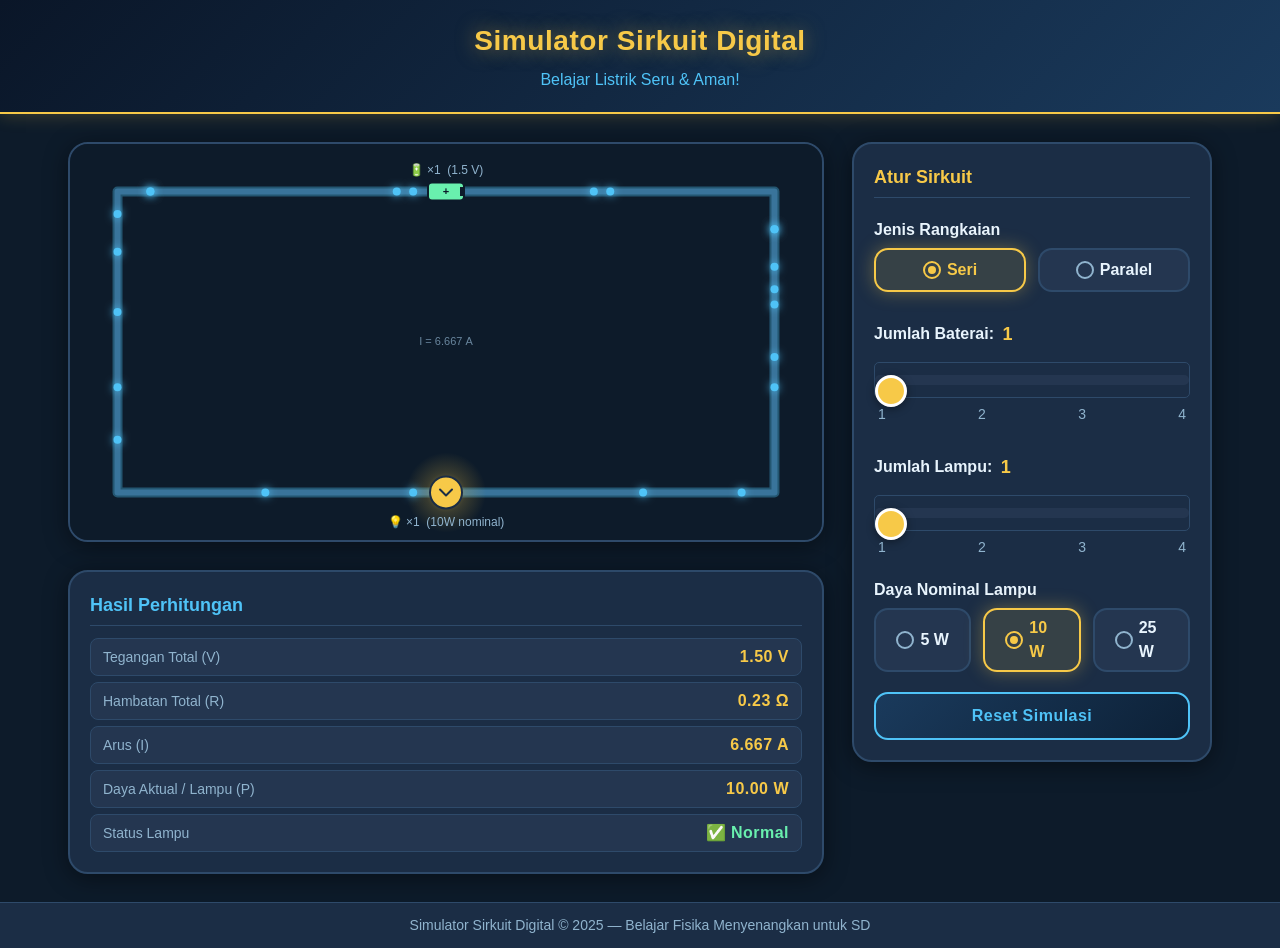
==== index.html @ 0dc79fb7 "modified:   .kiro/specs/simulator-sirkuit-digital/design.md 	modified:   .kiro/specs/simulator-sirku" ====
<!DOCTYPE html>
<html lang="id">
<head>
  <meta charset="UTF-8" />
  <meta name="viewport" content="width=device-width, initial-scale=1.0" />
  <meta name="description" content="Simulator Sirkuit Digital — Belajar Hukum Ohm dan Rangkaian Listrik untuk Siswa SD" />
  <title>Simulator Sirkuit Digital</title>
  <link rel="stylesheet" href="css/style.css" />
</head>
<body>
  <header class="app-header">
    <h1 class="app-title">Simulator Sirkuit Digital</h1>
    <p class="app-subtitle">Belajar Listrik Seru &amp; Aman!</p>
  </header>

  <main class="app-main">

    <section class="canvas-section" aria-label="Visualisasi Sirkuit">
      <canvas id="circuitCanvas" role="img" aria-label="Animasi rangkaian listrik dengan elektron bergerak"></canvas>
      <div id="overloadBanner" class="overload-banner" aria-live="assertive" aria-atomic="true" hidden>
        OVERLOAD! Lampu Putus!
      </div>
    </section>

    <section class="info-panel" aria-label="Hasil Perhitungan Fisika">
      <h2 class="info-panel__title">Hasil Perhitungan</h2>
      <ul class="info-list">
        <li class="info-item">
          <span class="info-label">Tegangan Total (V)</span>
          <span class="info-value" id="displayVoltage">0.00 V</span>
        </li>
        <li class="info-item">
          <span class="info-label">Hambatan Total (R)</span>
          <span class="info-value" id="displayResistance">0.00 Ω</span>
        </li>
        <li class="info-item">
          <span class="info-label">Arus (I)</span>
          <span class="info-value" id="displayCurrent">0.00 A</span>
        </li>
        <li class="info-item">
          <span class="info-label">Daya Aktual / Lampu (P)</span>
          <span class="info-value" id="displayPower">0.00 W</span>
        </li>
        <li class="info-item">
          <span class="info-label">Status Lampu</span>
          <span class="info-value info-value--status" id="displayStatus">Normal</span>
        </li>
      </ul>
    </section>

    <section class="control-panel" aria-label="Panel Kontrol Sirkuit">
      <h2 class="control-panel__title">Atur Sirkuit</h2>

      <fieldset class="control-group">
        <legend class="control-group__legend">Jenis Rangkaian</legend>
        <div class="radio-group">
          <label class="radio-label" for="typeSeri">
            <input class="radio-input" type="radio" id="typeSeri" name="circuitType" value="seri" checked />
            <span class="radio-custom"></span>
            Seri
          </label>
          <label class="radio-label" for="typeParalel">
            <input class="radio-input" type="radio" id="typeParalel" name="circuitType" value="paralel" />
            <span class="radio-custom"></span>
            Paralel
          </label>
        </div>
      </fieldset>

      <div class="control-group">
        <label class="slider-label" for="batteryCount">
          Jumlah Baterai: <strong id="batteryCountDisplay">1</strong>
        </label>
        <input
          class="slider-input"
          type="range"
          id="batteryCount"
          name="batteryCount"
          min="1"
          max="4"
          value="1"
          step="1"
          aria-valuemin="1"
          aria-valuemax="4"
          aria-valuenow="1"
          aria-label="Jumlah baterai dalam rangkaian"
        />
        <div class="slider-ticks" aria-hidden="true">
          <span>1</span><span>2</span><span>3</span><span>4</span>
        </div>
      </div>

      <div class="control-group">
        <label class="slider-label" for="bulbCount">
          Jumlah Lampu: <strong id="bulbCountDisplay">1</strong>
        </label>
        <input
          class="slider-input"
          type="range"
          id="bulbCount"
          name="bulbCount"
          min="1"
          max="4"
          value="1"
          step="1"
          aria-valuemin="1"
          aria-valuemax="4"
          aria-valuenow="1"
          aria-label="Jumlah lampu dalam rangkaian"
        />
        <div class="slider-ticks" aria-hidden="true">
          <span>1</span><span>2</span><span>3</span><span>4</span>
        </div>
      </div>

      <fieldset class="control-group">
        <legend class="control-group__legend">Daya Nominal Lampu</legend>
        <div class="radio-group">
          <label class="radio-label" for="watt5">
            <input class="radio-input" type="radio" id="watt5" name="bulbWatt" value="5" />
            <span class="radio-custom"></span>
            5 W
          </label>
          <label class="radio-label" for="watt10">
            <input class="radio-input" type="radio" id="watt10" name="bulbWatt" value="10" checked />
            <span class="radio-custom"></span>
            10 W
          </label>
          <label class="radio-label" for="watt25">
            <input class="radio-input" type="radio" id="watt25" name="bulbWatt" value="25" />
            <span class="radio-custom"></span>
            25 W
          </label>
        </div>
      </fieldset>

      <button class="btn-reset" id="btnReset" type="button" aria-label="Reset simulasi ke kondisi awal">
        Reset Simulasi
      </button>
    </section>

  </main>

  <footer class="app-footer">
    <p>Simulator Sirkuit Digital &copy; 2025 — Belajar Fisika Menyenangkan untuk SD</p>
  </footer>

  <script src="js/sirkuit.js"></script>
</body>
</html>
---- css/style.css ----
/* ============================================================
   Simulator Sirkuit Digital — style.css
   Pure CSS3 · No frameworks · Mobile-first
   ============================================================ */

/* ---------- Reset & Base ---------- */
*, *::before, *::after {
  box-sizing: border-box;
  margin: 0;
  padding: 0;
}

:root {
  /* Colour palette — bright, high-contrast, child-friendly */
  --clr-bg:          #0d1b2a;
  --clr-surface:     #1b2d45;
  --clr-surface-2:   #243650;
  --clr-accent:      #f7c948;
  --clr-accent-2:    #4fc3f7;
  --clr-success:     #69f0ae;
  --clr-danger:      #ff5252;
  --clr-text:        #e8f4fd;
  --clr-text-muted:  #90b4ce;
  --clr-border:      #2e4a6a;

  /* Typography */
  --font-base: 'Segoe UI', 'Arial Rounded MT Bold', Arial, sans-serif;
  --fs-xs:   0.875rem;   /* 14px */
  --fs-sm:   1rem;       /* 16px */
  --fs-md:   1.125rem;   /* 18px */
  --fs-lg:   1.375rem;   /* 22px */
  --fs-xl:   1.75rem;    /* 28px */

  /* Spacing */
  --sp-xs: 0.375rem;
  --sp-sm: 0.75rem;
  --sp-md: 1.25rem;
  --sp-lg: 1.75rem;
  --sp-xl: 2.5rem;

  /* Radius */
  --radius-sm: 8px;
  --radius-md: 14px;
  --radius-lg: 20px;

  /* Shadows */
  --shadow-card: 0 4px 24px rgba(0,0,0,0.45);
  --shadow-glow: 0 0 18px rgba(247,201,72,0.35);
}

html {
  font-size: 16px;
  scroll-behavior: smooth;
}

body {
  font-family: var(--font-base);
  background-color: var(--clr-bg);
  color: var(--clr-text);
  min-height: 100vh;
  display: flex;
  flex-direction: column;
  line-height: 1.5;
  -webkit-font-smoothing: antialiased;
}

/* ---------- Header ---------- */
.app-header {
  background: linear-gradient(135deg, #0a1628 0%, #1a3a5c 100%);
  border-bottom: 2px solid var(--clr-accent);
  padding: var(--sp-md) var(--sp-lg);
  text-align: center;
  box-shadow: 0 2px 16px rgba(247,201,72,0.2);
}

.app-title {
  font-size: var(--fs-xl);
  font-weight: 800;
  color: var(--clr-accent);
  letter-spacing: 0.02em;
  text-shadow: 0 0 20px rgba(247,201,72,0.5);
}

.app-subtitle {
  font-size: var(--fs-sm);
  color: var(--clr-accent-2);
  margin-top: var(--sp-xs);
  font-weight: 500;
}

/* ---------- Main Layout ---------- */
.app-main {
  flex: 1;
  display: grid;
  grid-template-columns: 1fr;
  grid-template-rows: auto auto auto;
  gap: var(--sp-md);
  padding: var(--sp-md);
  width: 100%;
  max-width: 1200px;
  margin: 0 auto;
}

/* Landscape / tablet: canvas left, controls right */
@media (min-width: 640px) {
  .app-main {
    grid-template-columns: 1fr 320px;
    grid-template-rows: auto auto;
    grid-template-areas:
      "canvas  controls"
      "info    controls";
    align-items: start;
  }

  .canvas-section  { grid-area: canvas; }
  .info-panel      { grid-area: info; }
  .control-panel   { grid-area: controls; }
}

@media (min-width: 960px) {
  .app-main {
    grid-template-columns: 1fr 360px;
    padding: var(--sp-lg);
    gap: var(--sp-lg);
  }
}

/* ---------- Canvas Section ---------- */
.canvas-section {
  position: relative;
  background: var(--clr-surface);
  border: 2px solid var(--clr-border);
  border-radius: var(--radius-lg);
  overflow: hidden;
  box-shadow: var(--shadow-card);
  /* Fixed height so canvas always has a renderable area */
  height: 300px;
}

@media (min-width: 640px) {
  .canvas-section { height: 340px; }
}

@media (min-width: 960px) {
  .canvas-section { height: 400px; }
}

#circuitCanvas {
  display: block;
  width: 100%;
  height: 100%;
  /* GPU hardware acceleration */
  will-change: transform;
  transform: translateZ(0);
}

/* ---------- Overload Banner ---------- */
.overload-banner {
  position: absolute;
  top: 50%;
  left: 50%;
  transform: translate(-50%, -50%);
  background: rgba(255, 82, 82, 0.92);
  color: #fff;
  font-size: var(--fs-lg);
  font-weight: 800;
  padding: var(--sp-sm) var(--sp-lg);
  border-radius: var(--radius-md);
  border: 3px solid #ff1744;
  text-align: center;
  white-space: nowrap;
  box-shadow: 0 0 32px rgba(255,82,82,0.7);
  animation: pulseBanner 0.8s ease-in-out infinite alternate;
  z-index: 10;
  pointer-events: none;
}

.overload-banner[hidden] {
  display: none;
}

@keyframes pulseBanner {
  from { box-shadow: 0 0 16px rgba(255,82,82,0.5); }
  to   { box-shadow: 0 0 40px rgba(255,82,82,0.95); }
}

/* ---------- Info Panel ---------- */
.info-panel {
  background: var(--clr-surface);
  border: 2px solid var(--clr-border);
  border-radius: var(--radius-lg);
  padding: var(--sp-md);
  box-shadow: var(--shadow-card);
}

.info-panel__title {
  font-size: var(--fs-md);
  font-weight: 700;
  color: var(--clr-accent-2);
  margin-bottom: var(--sp-sm);
  border-bottom: 1px solid var(--clr-border);
  padding-bottom: var(--sp-xs);
}

.info-list {
  list-style: none;
  display: flex;
  flex-direction: column;
  gap: var(--sp-xs);
}

.info-item {
  display: flex;
  justify-content: space-between;
  align-items: center;
  padding: var(--sp-xs) var(--sp-sm);
  background: var(--clr-surface-2);
  border-radius: var(--radius-sm);
  border: 1px solid var(--clr-border);
  flex-wrap: wrap;
  gap: var(--sp-xs);
}

.info-label {
  font-size: var(--fs-xs);
  color: var(--clr-text-muted);
  font-weight: 500;
}

.info-value {
  font-size: var(--fs-sm);
  font-weight: 700;
  color: var(--clr-accent);
  font-variant-numeric: tabular-nums;
  letter-spacing: 0.03em;
}

.info-value--status {
  color: var(--clr-success);
  transition: color 0.3s ease;
}

.info-value--status.status-dim      { color: var(--clr-accent-2); }
.info-value--status.status-normal   { color: var(--clr-success); }
.info-value--status.status-overload { color: var(--clr-danger); }

/* ---------- Control Panel ---------- */
.control-panel {
  background: var(--clr-surface);
  border: 2px solid var(--clr-border);
  border-radius: var(--radius-lg);
  padding: var(--sp-md);
  box-shadow: var(--shadow-card);
  display: flex;
  flex-direction: column;
  gap: var(--sp-md);
}

.control-panel__title {
  font-size: var(--fs-md);
  font-weight: 700;
  color: var(--clr-accent);
  border-bottom: 1px solid var(--clr-border);
  padding-bottom: var(--sp-xs);
}

/* ---------- Control Group ---------- */
.control-group {
  display: flex;
  flex-direction: column;
  gap: var(--sp-xs);
  border: none;
  padding: 0;
}

.control-group__legend {
  font-size: var(--fs-sm);
  font-weight: 700;
  color: var(--clr-text);
  margin-bottom: var(--sp-xs);
}

/* ---------- Slider ---------- */
.slider-label {
  font-size: var(--fs-sm);
  font-weight: 600;
  color: var(--clr-text);
  cursor: pointer;
  /* Minimum 44px touch target height */
  min-height: 44px;
  display: flex;
  align-items: center;
  gap: var(--sp-xs);
}

.slider-label strong {
  color: var(--clr-accent);
  font-size: var(--fs-md);
  min-width: 1.5ch;
  display: inline-block;
  text-align: center;
}

.slider-input {
  -webkit-appearance: none;
  appearance: none;
  width: 100%;
  height: 10px;
  border-radius: 5px;
  background: var(--clr-surface-2);
  outline: none;
  cursor: pointer;
  border: 1px solid var(--clr-border);
  /* Minimum 44px touch target */
  padding: 17px 0;
  background-clip: content-box;
}

.slider-input::-webkit-slider-thumb {
  -webkit-appearance: none;
  appearance: none;
  width: 32px;
  height: 32px;
  border-radius: 50%;
  background: var(--clr-accent);
  cursor: pointer;
  border: 3px solid #fff;
  box-shadow: 0 2px 8px rgba(0,0,0,0.4);
  transition: transform 0.15s ease, box-shadow 0.15s ease;
}

.slider-input::-webkit-slider-thumb:hover,
.slider-input::-webkit-slider-thumb:active {
  transform: scale(1.2);
  box-shadow: 0 0 14px rgba(247,201,72,0.7);
}

.slider-input::-moz-range-thumb {
  width: 32px;
  height: 32px;
  border-radius: 50%;
  background: var(--clr-accent);
  cursor: pointer;
  border: 3px solid #fff;
  box-shadow: 0 2px 8px rgba(0,0,0,0.4);
}

.slider-input::-webkit-slider-runnable-track {
  height: 10px;
  border-radius: 5px;
  background: linear-gradient(to right, var(--clr-accent) 0%, var(--clr-surface-2) 0%);
}

.slider-ticks {
  display: flex;
  justify-content: space-between;
  padding: 0 4px;
  font-size: var(--fs-xs);
  color: var(--clr-text-muted);
}

/* ---------- Radio Group ---------- */
.radio-group {
  display: flex;
  flex-wrap: wrap;
  gap: var(--sp-sm);
}

.radio-label {
  display: flex;
  align-items: center;
  gap: var(--sp-xs);
  cursor: pointer;
  font-size: var(--fs-sm);
  font-weight: 600;
  color: var(--clr-text);
  background: var(--clr-surface-2);
  border: 2px solid var(--clr-border);
  border-radius: var(--radius-md);
  padding: var(--sp-xs) var(--sp-md);
  /* Minimum 44px touch target */
  min-height: 44px;
  transition: border-color 0.2s ease, background 0.2s ease, box-shadow 0.2s ease;
  user-select: none;
  -webkit-user-select: none;
  flex: 1;
  justify-content: center;
}

.radio-label:hover {
  border-color: var(--clr-accent);
  background: rgba(247,201,72,0.08);
}

.radio-input {
  /* Visually hidden but accessible */
  position: absolute;
  opacity: 0;
  width: 0;
  height: 0;
  pointer-events: none;
}

.radio-custom {
  width: 18px;
  height: 18px;
  border-radius: 50%;
  border: 2px solid var(--clr-text-muted);
  background: transparent;
  flex-shrink: 0;
  transition: border-color 0.2s ease, background 0.2s ease;
  position: relative;
}

.radio-custom::after {
  content: '';
  position: absolute;
  top: 50%;
  left: 50%;
  transform: translate(-50%, -50%) scale(0);
  width: 8px;
  height: 8px;
  border-radius: 50%;
  background: var(--clr-accent);
  transition: transform 0.2s ease;
}

.radio-input:checked + .radio-custom {
  border-color: var(--clr-accent);
}

.radio-input:checked + .radio-custom::after {
  transform: translate(-50%, -50%) scale(1);
}

.radio-input:checked ~ * {
  color: var(--clr-accent);
}

/* Highlight entire label when radio is checked */
.radio-label:has(.radio-input:checked) {
  border-color: var(--clr-accent);
  background: rgba(247,201,72,0.12);
  box-shadow: var(--shadow-glow);
  color: var(--clr-accent);
}

/* ---------- Reset Button ---------- */
.btn-reset {
  display: flex;
  align-items: center;
  justify-content: center;
  gap: var(--sp-xs);
  width: 100%;
  min-height: 48px;
  padding: var(--sp-sm) var(--sp-md);
  background: linear-gradient(135deg, #1a3a5c, #0d2137);
  color: var(--clr-accent-2);
  font-size: var(--fs-sm);
  font-weight: 700;
  font-family: var(--font-base);
  border: 2px solid var(--clr-accent-2);
  border-radius: var(--radius-md);
  cursor: pointer;
  transition: background 0.2s ease, box-shadow 0.2s ease, transform 0.1s ease;
  letter-spacing: 0.03em;
}

.btn-reset:hover {
  background: linear-gradient(135deg, #1e4a72, #122840);
  box-shadow: 0 0 16px rgba(79,195,247,0.4);
}

.btn-reset:active {
  transform: scale(0.97);
}

/* ---------- Footer ---------- */
.app-footer {
  text-align: center;
  padding: var(--sp-sm) var(--sp-md);
  font-size: var(--fs-xs);
  color: var(--clr-text-muted);
  border-top: 1px solid var(--clr-border);
  background: var(--clr-surface);
}

/* ---------- Responsive Tweaks ---------- */

/* Very small screens (320px) */
@media (max-width: 360px) {
  .app-title  { font-size: var(--fs-lg); }
  .radio-group { flex-direction: column; }
  .radio-label { flex: unset; width: 100%; }
}

/* Portrait phones */
@media (max-width: 639px) {
  .canvas-section {
    min-height: 220px;
  }
  .overload-banner {
    font-size: var(--fs-sm);
    white-space: normal;
    text-align: center;
    width: 90%;
  }
}

/* Landscape phones */
@media (max-width: 639px) and (orientation: landscape) {
  .app-main {
    grid-template-columns: 1fr 1fr;
    grid-template-areas:
      "canvas  controls"
      "info    controls";
  }
  .canvas-section { grid-area: canvas; height: 200px; }
  .info-panel     { grid-area: info; }
  .control-panel  { grid-area: controls; }
}

/* Focus styles for keyboard accessibility */
.slider-input:focus-visible,
.radio-input:focus-visible + .radio-custom,
.btn-reset:focus-visible {
  outline: 3px solid var(--clr-accent);
  outline-offset: 3px;
}
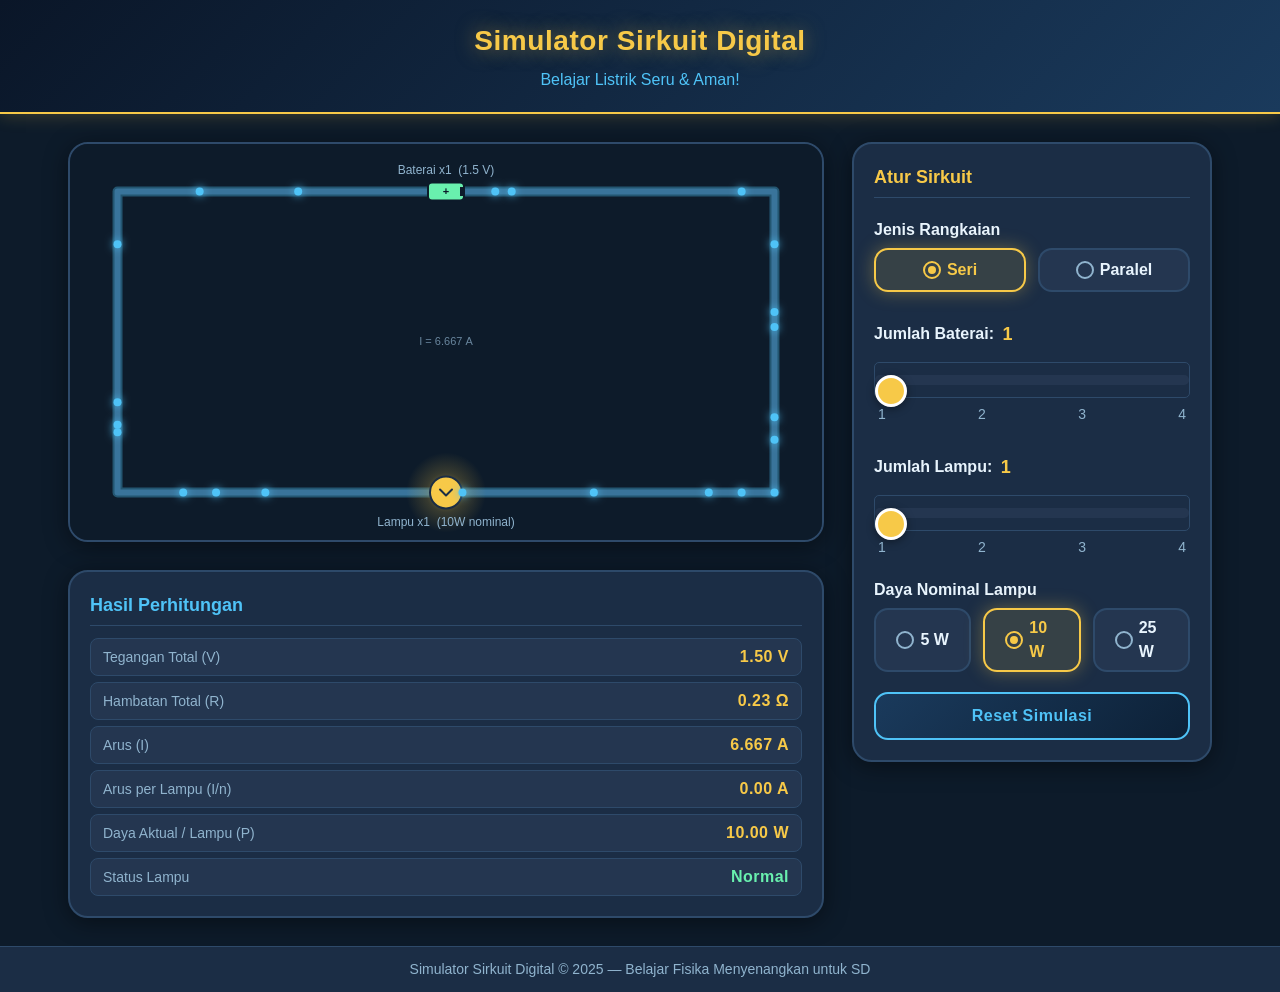
==== commit 75aed11f: "modified:   index.html 	modified:   js/sirkuit.js" ====
--- a/index.html
+++ b/index.html
@@ -34,8 +34,12 @@
           <span class="info-value" id="displayResistance">0.00 Ω</span>
         </li>
         <li class="info-item">
-          <span class="info-label">Arus (I)</span>
+          <span class="info-label" id="labelCurrent">Arus (I)</span>
           <span class="info-value" id="displayCurrent">0.00 A</span>
+        </li>
+        <li class="info-item" id="itemCurrentPerBulb" hidden>
+          <span class="info-label">Arus per Lampu (I/n)</span>
+          <span class="info-value" id="displayCurrentPerBulb">0.00 A</span>
         </li>
         <li class="info-item">
           <span class="info-label">Daya Aktual / Lampu (P)</span>
--- a/css/style.css
+++ b/css/style.css
@@ -1,9 +1,3 @@
-/* ============================================================
-   Simulator Sirkuit Digital — style.css
-   Pure CSS3 · No frameworks · Mobile-first
-   ============================================================ */
-
-/* ---------- Reset & Base ---------- */
 *, *::before, *::after {
   box-sizing: border-box;
   margin: 0;
@@ -11,7 +5,6 @@
 }
 
 :root {
-  /* Colour palette — bright, high-contrast, child-friendly */
   --clr-bg:          #0d1b2a;
   --clr-surface:     #1b2d45;
   --clr-surface-2:   #243650;
@@ -23,27 +16,23 @@
   --clr-text-muted:  #90b4ce;
   --clr-border:      #2e4a6a;
 
-  /* Typography */
   --font-base: 'Segoe UI', 'Arial Rounded MT Bold', Arial, sans-serif;
-  --fs-xs:   0.875rem;   /* 14px */
-  --fs-sm:   1rem;       /* 16px */
-  --fs-md:   1.125rem;   /* 18px */
-  --fs-lg:   1.375rem;   /* 22px */
-  --fs-xl:   1.75rem;    /* 28px */
-
-  /* Spacing */
+  --fs-xs:   0.875rem;
+  --fs-sm:   1rem;
+  --fs-md:   1.125rem;
+  --fs-lg:   1.375rem;
+  --fs-xl:   1.75rem;
+
   --sp-xs: 0.375rem;
   --sp-sm: 0.75rem;
   --sp-md: 1.25rem;
   --sp-lg: 1.75rem;
   --sp-xl: 2.5rem;
 
-  /* Radius */
   --radius-sm: 8px;
   --radius-md: 14px;
   --radius-lg: 20px;
 
-  /* Shadows */
   --shadow-card: 0 4px 24px rgba(0,0,0,0.45);
   --shadow-glow: 0 0 18px rgba(247,201,72,0.35);
 }
@@ -64,7 +53,6 @@
   -webkit-font-smoothing: antialiased;
 }
 
-/* ---------- Header ---------- */
 .app-header {
   background: linear-gradient(135deg, #0a1628 0%, #1a3a5c 100%);
   border-bottom: 2px solid var(--clr-accent);
@@ -88,7 +76,6 @@
   font-weight: 500;
 }
 
-/* ---------- Main Layout ---------- */
 .app-main {
   flex: 1;
   display: grid;
@@ -101,7 +88,6 @@
   margin: 0 auto;
 }
 
-/* Landscape / tablet: canvas left, controls right */
 @media (min-width: 640px) {
   .app-main {
     grid-template-columns: 1fr 320px;
@@ -125,7 +111,6 @@
   }
 }
 
-/* ---------- Canvas Section ---------- */
 .canvas-section {
   position: relative;
   background: var(--clr-surface);
@@ -133,7 +118,6 @@
   border-radius: var(--radius-lg);
   overflow: hidden;
   box-shadow: var(--shadow-card);
-  /* Fixed height so canvas always has a renderable area */
   height: 300px;
 }
 
@@ -149,12 +133,10 @@
   display: block;
   width: 100%;
   height: 100%;
-  /* GPU hardware acceleration */
   will-change: transform;
   transform: translateZ(0);
 }
 
-/* ---------- Overload Banner ---------- */
 .overload-banner {
   position: absolute;
   top: 50%;
@@ -184,7 +166,6 @@
   to   { box-shadow: 0 0 40px rgba(255,82,82,0.95); }
 }
 
-/* ---------- Info Panel ---------- */
 .info-panel {
   background: var(--clr-surface);
   border: 2px solid var(--clr-border);
@@ -244,7 +225,6 @@
 .info-value--status.status-normal   { color: var(--clr-success); }
 .info-value--status.status-overload { color: var(--clr-danger); }
 
-/* ---------- Control Panel ---------- */
 .control-panel {
   background: var(--clr-surface);
   border: 2px solid var(--clr-border);
@@ -264,7 +244,6 @@
   padding-bottom: var(--sp-xs);
 }
 
-/* ---------- Control Group ---------- */
 .control-group {
   display: flex;
   flex-direction: column;
@@ -280,13 +259,11 @@
   margin-bottom: var(--sp-xs);
 }
 
-/* ---------- Slider ---------- */
 .slider-label {
   font-size: var(--fs-sm);
   font-weight: 600;
   color: var(--clr-text);
   cursor: pointer;
-  /* Minimum 44px touch target height */
   min-height: 44px;
   display: flex;
   align-items: center;
@@ -311,7 +288,6 @@
   outline: none;
   cursor: pointer;
   border: 1px solid var(--clr-border);
-  /* Minimum 44px touch target */
   padding: 17px 0;
   background-clip: content-box;
 }
@@ -359,7 +335,6 @@
   color: var(--clr-text-muted);
 }
 
-/* ---------- Radio Group ---------- */
 .radio-group {
   display: flex;
   flex-wrap: wrap;
@@ -378,7 +353,6 @@
   border: 2px solid var(--clr-border);
   border-radius: var(--radius-md);
   padding: var(--sp-xs) var(--sp-md);
-  /* Minimum 44px touch target */
   min-height: 44px;
   transition: border-color 0.2s ease, background 0.2s ease, box-shadow 0.2s ease;
   user-select: none;
@@ -393,7 +367,6 @@
 }
 
 .radio-input {
-  /* Visually hidden but accessible */
   position: absolute;
   opacity: 0;
   width: 0;
@@ -437,7 +410,6 @@
   color: var(--clr-accent);
 }
 
-/* Highlight entire label when radio is checked */
 .radio-label:has(.radio-input:checked) {
   border-color: var(--clr-accent);
   background: rgba(247,201,72,0.12);
@@ -445,7 +417,6 @@
   color: var(--clr-accent);
 }
 
-/* ---------- Reset Button ---------- */
 .btn-reset {
   display: flex;
   align-items: center;
@@ -475,7 +446,6 @@
   transform: scale(0.97);
 }
 
-/* ---------- Footer ---------- */
 .app-footer {
   text-align: center;
   padding: var(--sp-sm) var(--sp-md);
@@ -485,16 +455,12 @@
   background: var(--clr-surface);
 }
 
-/* ---------- Responsive Tweaks ---------- */
-
-/* Very small screens (320px) */
 @media (max-width: 360px) {
   .app-title  { font-size: var(--fs-lg); }
   .radio-group { flex-direction: column; }
   .radio-label { flex: unset; width: 100%; }
 }
 
-/* Portrait phones */
 @media (max-width: 639px) {
   .canvas-section {
     min-height: 220px;
@@ -507,7 +473,6 @@
   }
 }
 
-/* Landscape phones */
 @media (max-width: 639px) and (orientation: landscape) {
   .app-main {
     grid-template-columns: 1fr 1fr;
@@ -520,7 +485,6 @@
   .control-panel  { grid-area: controls; }
 }
 
-/* Focus styles for keyboard accessibility */
 .slider-input:focus-visible,
 .radio-input:focus-visible + .radio-custom,
 .btn-reset:focus-visible {
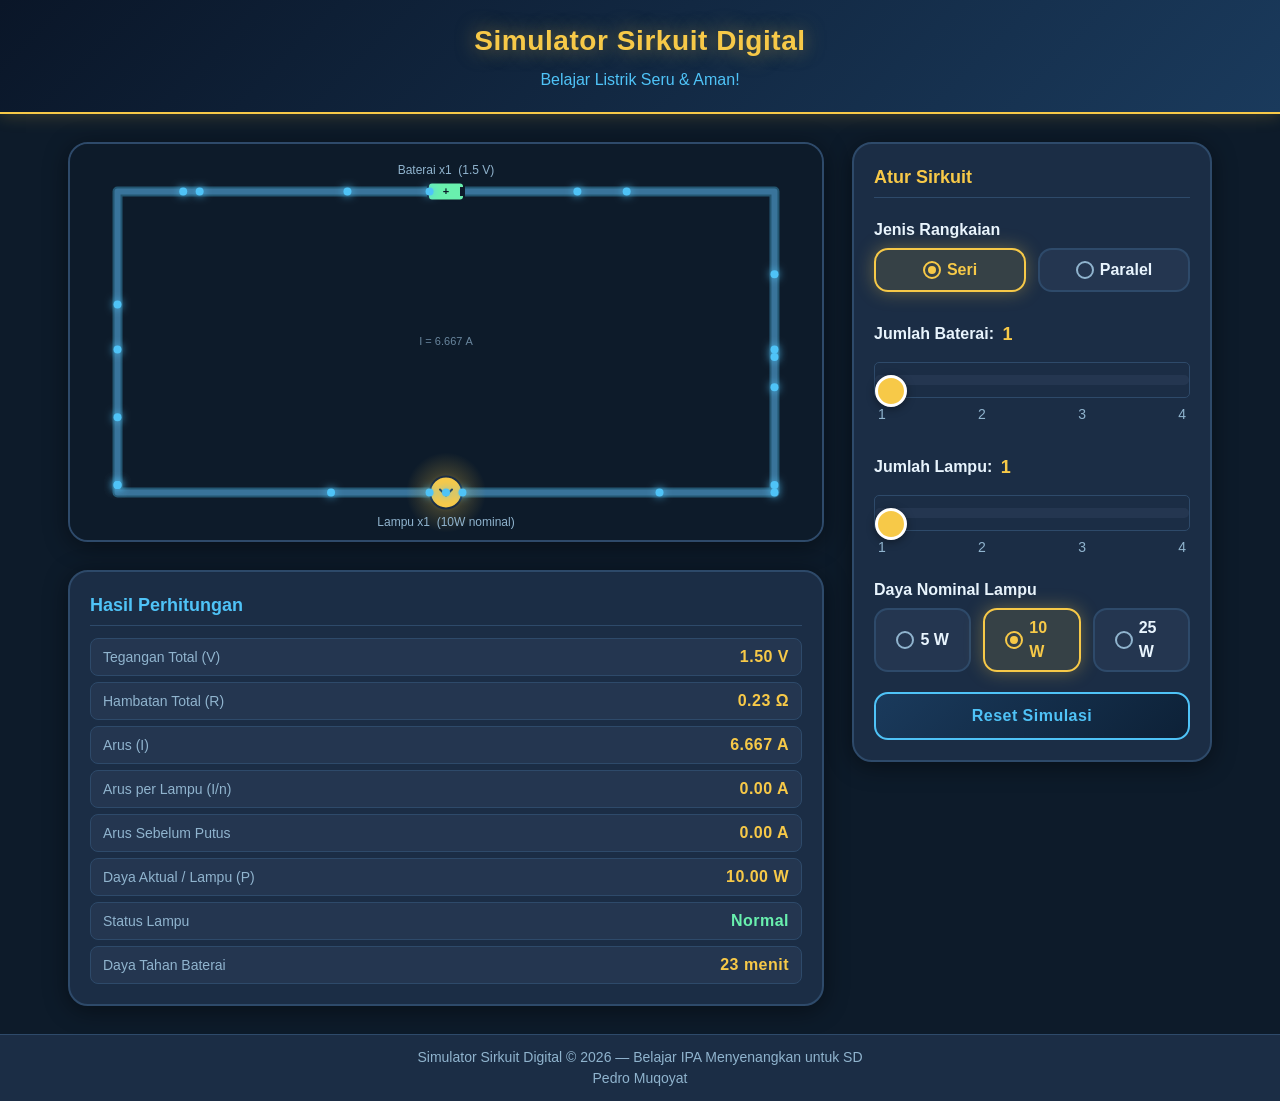
==== commit e8f8115d: "modified:   .kiro/specs/simulator-sirkuit-digital/design.md 	modified:   index.html 	modified:   js/" ====
--- a/index.html
+++ b/index.html
@@ -41,6 +41,10 @@
           <span class="info-label">Arus per Lampu (I/n)</span>
           <span class="info-value" id="displayCurrentPerBulb">0.00 A</span>
         </li>
+        <li class="info-item" id="itemCurrentPeak" hidden>
+          <span class="info-label">Arus Sebelum Putus</span>
+          <span class="info-value" id="displayCurrentPeak">0.00 A</span>
+        </li>
         <li class="info-item">
           <span class="info-label">Daya Aktual / Lampu (P)</span>
           <span class="info-value" id="displayPower">0.00 W</span>
@@ -48,6 +52,10 @@
         <li class="info-item">
           <span class="info-label">Status Lampu</span>
           <span class="info-value info-value--status" id="displayStatus">Normal</span>
+        </li>
+        <li class="info-item">
+          <span class="info-label">Daya Tahan Baterai</span>
+          <span class="info-value" id="displayBatteryLife">0 jam 0 menit</span>
         </li>
       </ul>
     </section>
@@ -146,7 +154,8 @@
   </main>
 
   <footer class="app-footer">
-    <p>Simulator Sirkuit Digital &copy; 2025 — Belajar Fisika Menyenangkan untuk SD</p>
+    <p>Simulator Sirkuit Digital &copy; 2026 — Belajar IPA Menyenangkan untuk SD</p>
+    <p>Pedro Muqoyat</p>
   </footer>
 
   <script src="js/sirkuit.js"></script>
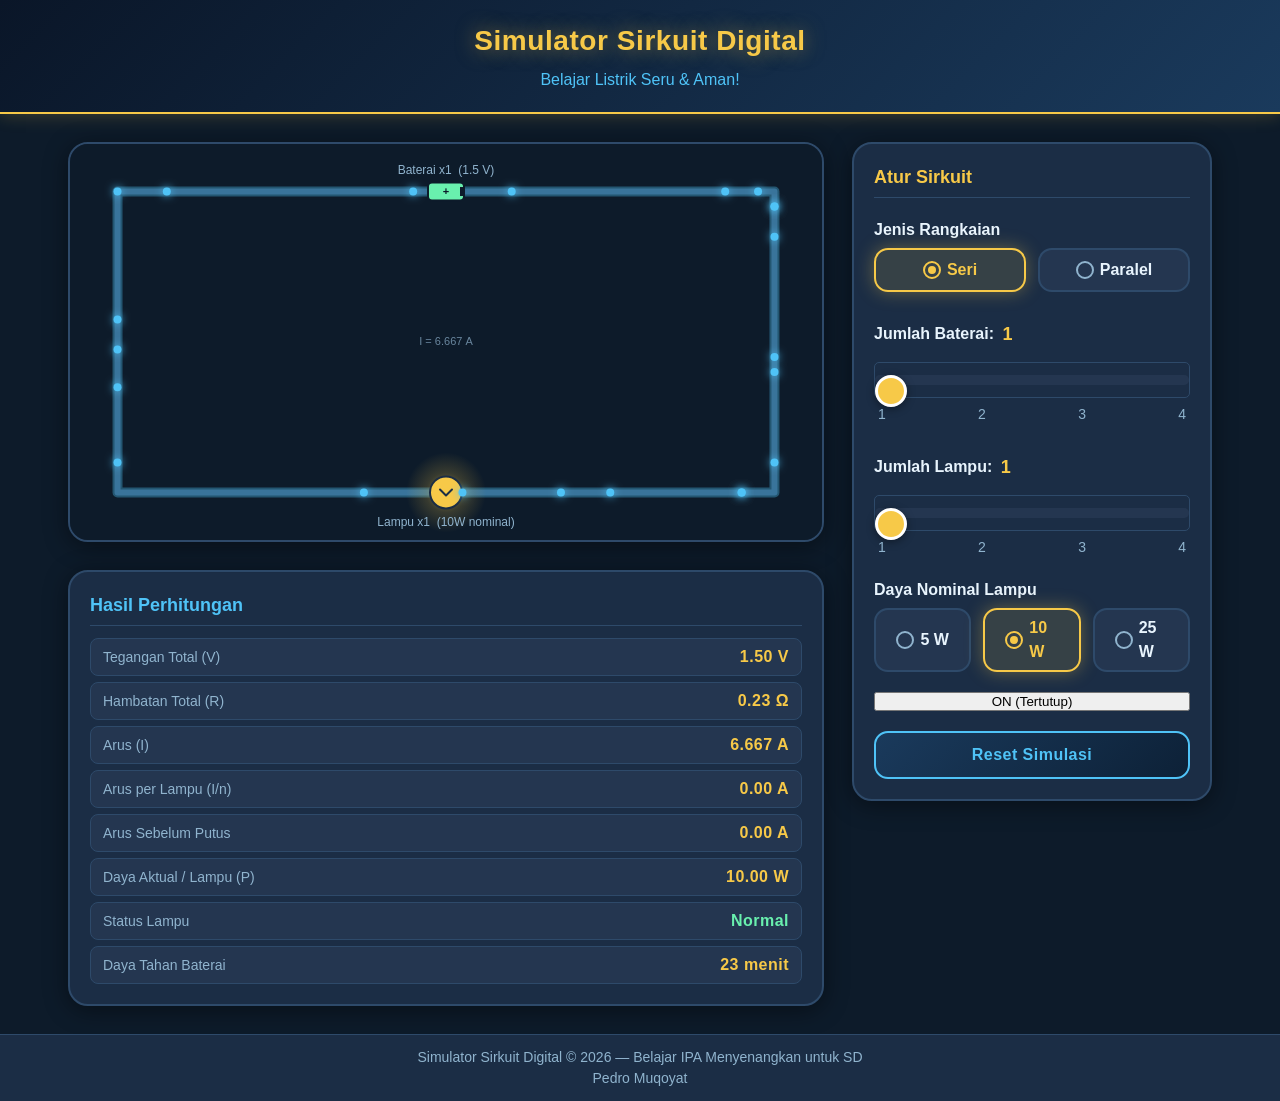
==== commit eb6a05c9: "modified:   index.html" ====
--- a/index.html
+++ b/index.html
@@ -146,6 +146,18 @@
         </div>
       </fieldset>
 
+      <div class="control-group">
+        <button
+          class="btn-sakelar btn-sakelar--on"
+          id="btnSakelar"
+          type="button"
+          aria-label="Toggle sakelar: saat ini ON (tertutup), tekan untuk membuka sirkuit"
+          aria-pressed="true"
+        >
+          ON (Tertutup)
+        </button>
+      </div>
+
       <button class="btn-reset" id="btnReset" type="button" aria-label="Reset simulasi ke kondisi awal">
         Reset Simulasi
       </button>
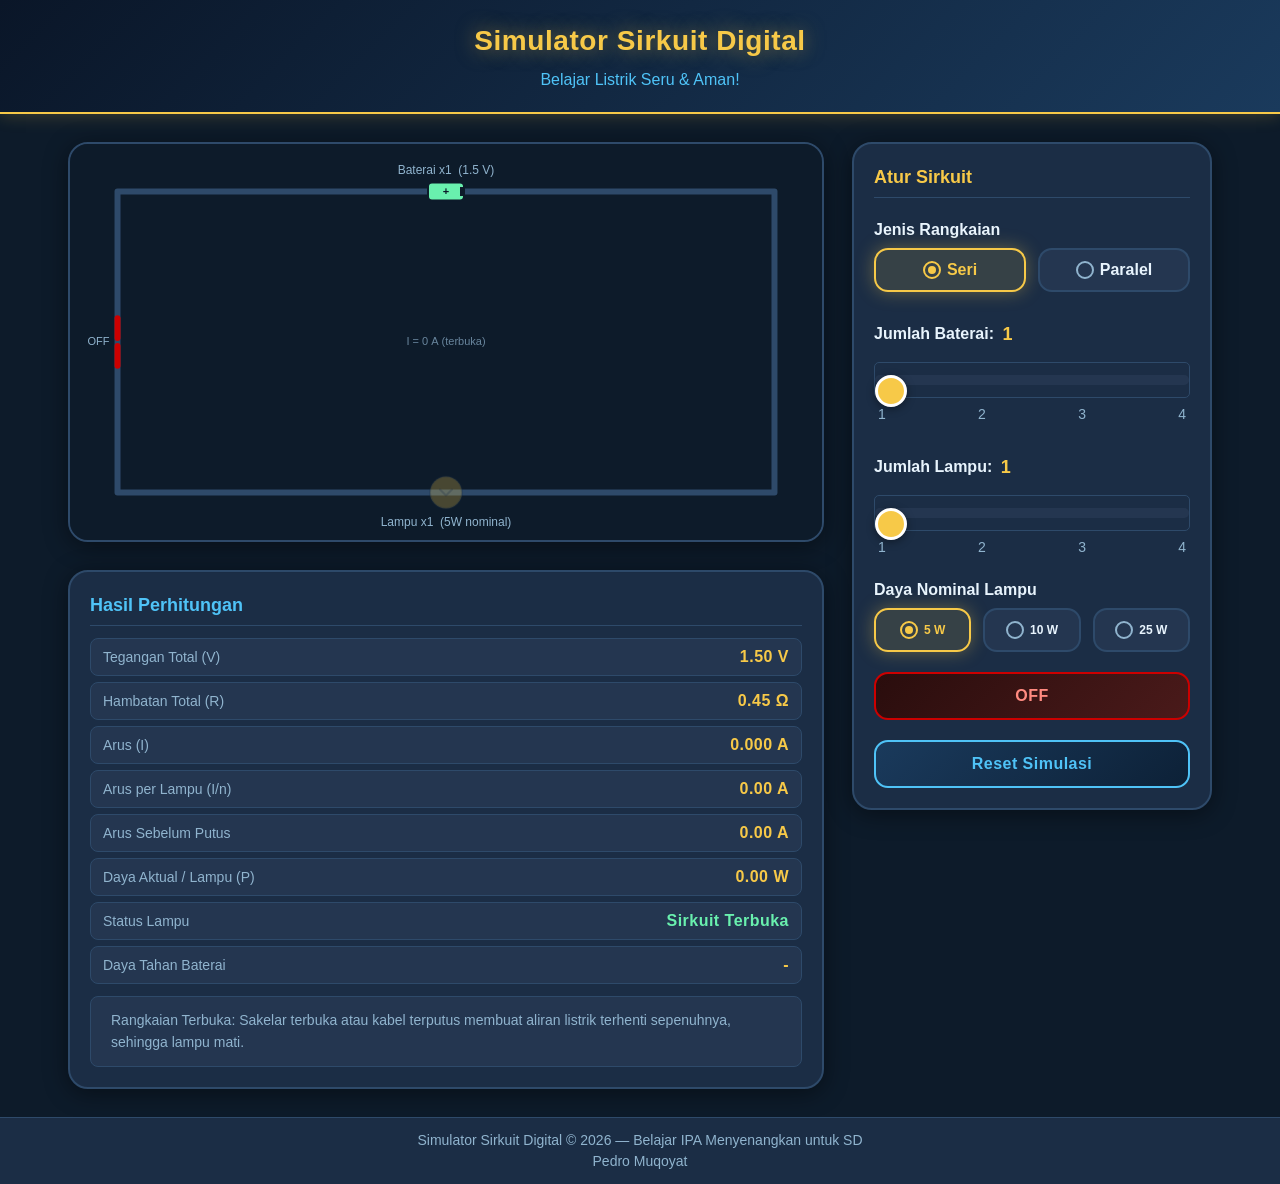
==== commit bbdb3970: "modified:   css/style.css 	modified:   index.html 	modified:   js/sirkuit.js" ====
--- a/index.html
+++ b/index.html
@@ -58,6 +58,7 @@
           <span class="info-value" id="displayBatteryLife">0 jam 0 menit</span>
         </li>
       </ul>
+      <p class="info-edu-text" id="displayEduText"></p>
     </section>
 
     <section class="control-panel" aria-label="Panel Kontrol Sirkuit">
@@ -127,14 +128,14 @@
 
       <fieldset class="control-group">
         <legend class="control-group__legend">Daya Nominal Lampu</legend>
-        <div class="radio-group">
+        <div class="radio-group radio-group--watt">
           <label class="radio-label" for="watt5">
-            <input class="radio-input" type="radio" id="watt5" name="bulbWatt" value="5" />
+            <input class="radio-input" type="radio" id="watt5" name="bulbWatt" value="5" checked />
             <span class="radio-custom"></span>
             5 W
           </label>
           <label class="radio-label" for="watt10">
-            <input class="radio-input" type="radio" id="watt10" name="bulbWatt" value="10" checked />
+            <input class="radio-input" type="radio" id="watt10" name="bulbWatt" value="10" />
             <span class="radio-custom"></span>
             10 W
           </label>
@@ -148,13 +149,13 @@
 
       <div class="control-group">
         <button
-          class="btn-sakelar btn-sakelar--on"
+          class="btn-sakelar btn-sakelar--off"
           id="btnSakelar"
           type="button"
-          aria-label="Toggle sakelar: saat ini ON (tertutup), tekan untuk membuka sirkuit"
-          aria-pressed="true"
+          aria-label="Toggle sakelar: saat ini OFF (terbuka), tekan untuk menutup sirkuit"
+          aria-pressed="false"
         >
-          ON (Tertutup)
+          OFF
         </button>
       </div>
 
--- a/css/style.css
+++ b/css/style.css
@@ -225,6 +225,25 @@
 .info-value--status.status-normal   { color: var(--clr-success); }
 .info-value--status.status-overload { color: var(--clr-danger); }
 
+.info-edu-text {
+  min-height: 3.5rem;
+  margin-top: var(--sp-sm);
+  padding: var(--sp-sm) var(--sp-md);
+  background: var(--clr-surface-2);
+  border: 1px solid var(--clr-border);
+  border-radius: var(--radius-sm);
+  font-size: var(--fs-xs);
+  font-weight: 500;
+  color: var(--clr-text-muted);
+  line-height: 1.6;
+  transition: color 0.3s ease, border-color 0.3s ease;
+}
+
+.info-edu-text.edu-normal   { color: var(--clr-success);   border-color: var(--clr-success); }
+.info-edu-text.edu-dim      { color: var(--clr-accent-2);  border-color: var(--clr-accent-2); }
+.info-edu-text.edu-overload { color: var(--clr-danger);    border-color: var(--clr-danger); }
+.info-edu-text.edu-open     { color: var(--clr-text-muted); border-color: var(--clr-border); }
+
 .control-panel {
   background: var(--clr-surface);
   border: 2px solid var(--clr-border);
@@ -366,6 +385,12 @@
   background: rgba(247,201,72,0.08);
 }
 
+.radio-group--watt .radio-label {
+  font-size: 0.75rem;
+  min-height: 44px;
+  flex: 1 1 0;
+}
+
 .radio-input {
   position: absolute;
   opacity: 0;
@@ -491,3 +516,51 @@
   outline: 3px solid var(--clr-accent);
   outline-offset: 3px;
 }
+
+.btn-sakelar {
+  display: flex;
+  align-items: center;
+  justify-content: center;
+  width: 100%;
+  min-height: 48px;
+  padding: var(--sp-sm) var(--sp-md);
+  font-size: var(--fs-sm);
+  font-weight: 700;
+  font-family: var(--font-base);
+  border-radius: var(--radius-md);
+  cursor: pointer;
+  transition: background 0.2s ease, box-shadow 0.2s ease, transform 0.1s ease;
+  letter-spacing: 0.03em;
+  border: 2px solid transparent;
+}
+
+.btn-sakelar--on {
+  background: linear-gradient(135deg, #0d2a1a, #1a4a2e);
+  color: #69f0ae;
+  border-color: #00AA00;
+}
+
+.btn-sakelar--on:hover {
+  background: linear-gradient(135deg, #122e1e, #1e5234);
+  box-shadow: 0 0 16px rgba(0, 170, 0, 0.4);
+}
+
+.btn-sakelar--off {
+  background: linear-gradient(135deg, #2a0d0d, #4a1a1a);
+  color: #ff8a80;
+  border-color: #CC0000;
+}
+
+.btn-sakelar--off:hover {
+  background: linear-gradient(135deg, #2e1212, #521e1e);
+  box-shadow: 0 0 16px rgba(204, 0, 0, 0.4);
+}
+
+.btn-sakelar:active {
+  transform: scale(0.97);
+}
+
+.btn-sakelar:focus-visible {
+  outline: 3px solid var(--clr-accent);
+  outline-offset: 3px;
+}
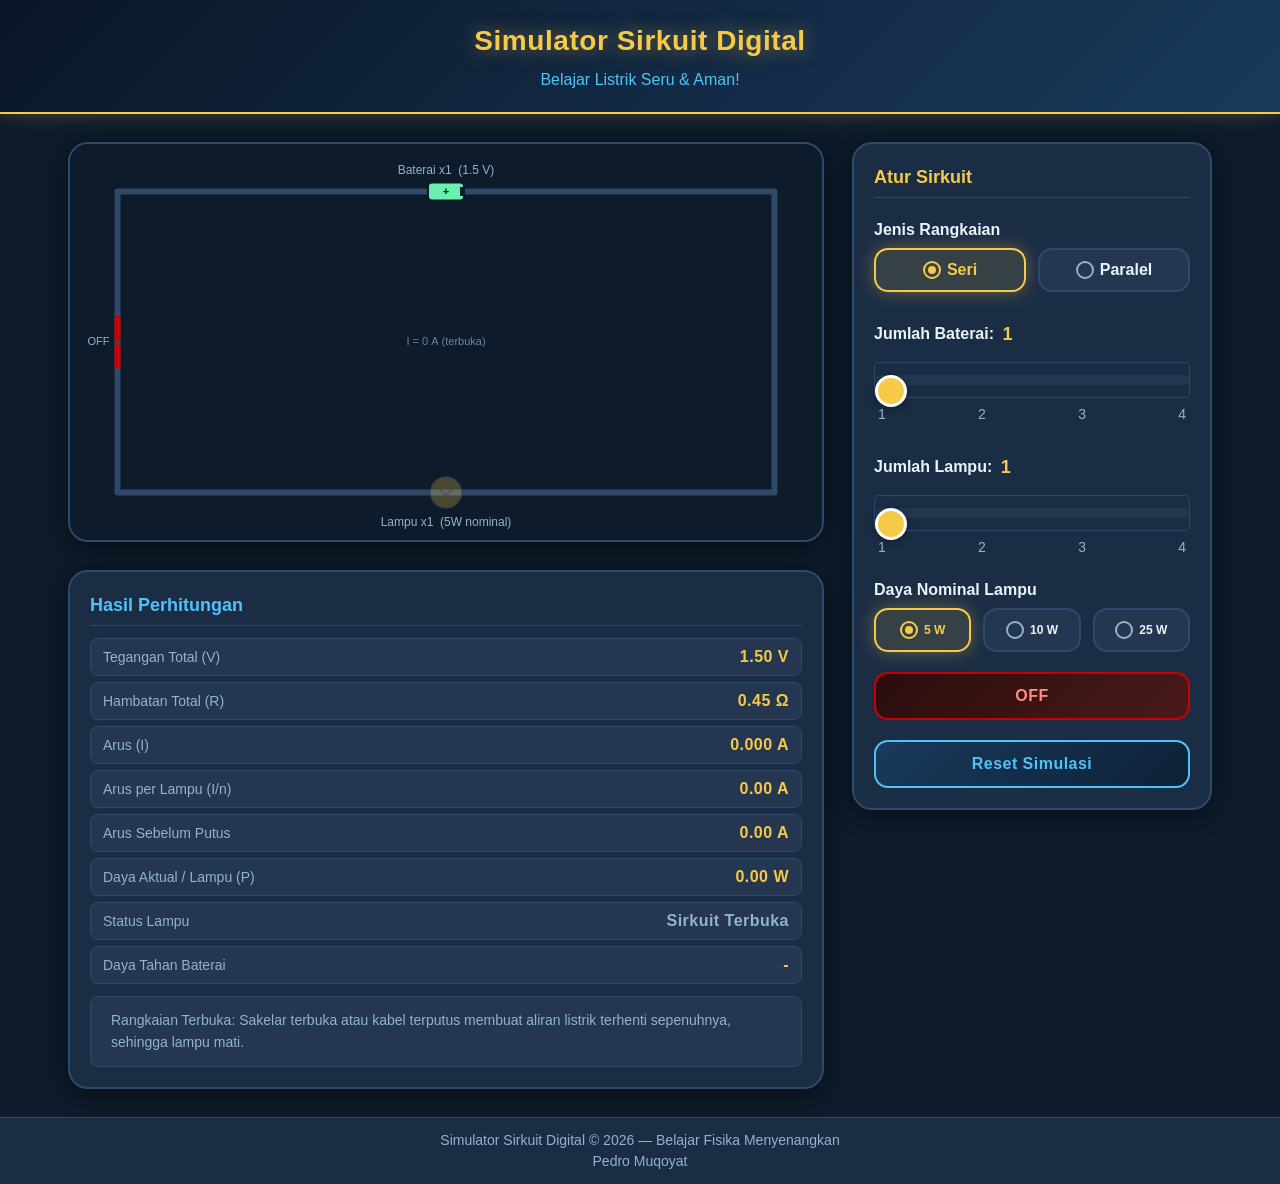
==== commit c3d57696: "modified:   css/style.css 	modified:   index.html 	modified:   js/sirkuit.js" ====
--- a/index.html
+++ b/index.html
@@ -34,7 +34,7 @@
           <span class="info-value" id="displayResistance">0.00 Ω</span>
         </li>
         <li class="info-item">
-          <span class="info-label" id="labelCurrent">Arus (I)</span>
+          <span class="info-label" id="labelCurrent">Kuat Arus (I)</span>
           <span class="info-value" id="displayCurrent">0.00 A</span>
         </li>
         <li class="info-item" id="itemCurrentPerBulb" hidden>
@@ -167,7 +167,7 @@
   </main>
 
   <footer class="app-footer">
-    <p>Simulator Sirkuit Digital &copy; 2026 — Belajar IPA Menyenangkan untuk SD</p>
+    <p>Simulator Sirkuit Digital &copy; 2026 — Belajar Fisika Menyenangkan</p>
     <p>Pedro Muqoyat</p>
   </footer>
 
--- a/css/style.css
+++ b/css/style.css
@@ -15,6 +15,7 @@
   --clr-text:        #e8f4fd;
   --clr-text-muted:  #90b4ce;
   --clr-border:      #2e4a6a;
+  --color-red-stopped: #CC0000;
 
   --font-base: 'Segoe UI', 'Arial Rounded MT Bold', Arial, sans-serif;
   --fs-xs:   0.875rem;
@@ -224,6 +225,7 @@
 .info-value--status.status-dim      { color: var(--clr-accent-2); }
 .info-value--status.status-normal   { color: var(--clr-success); }
 .info-value--status.status-overload { color: var(--clr-danger); }
+.info-value--status.status-open     { color: var(--clr-text-muted); }
 
 .info-edu-text {
   min-height: 3.5rem;
@@ -243,6 +245,14 @@
 .info-edu-text.edu-dim      { color: var(--clr-accent-2);  border-color: var(--clr-accent-2); }
 .info-edu-text.edu-overload { color: var(--clr-danger);    border-color: var(--clr-danger); }
 .info-edu-text.edu-open     { color: var(--clr-text-muted); border-color: var(--clr-border); }
+.info-edu-text.status--disconnected { color: var(--clr-danger); border-color: var(--clr-danger); }
+
+.info-value--status.status--disconnected { color: var(--clr-danger); }
+
+#circuitCanvas {
+  cursor: default;
+  transition: cursor 0s;
+}
 
 .control-panel {
   background: var(--clr-surface);
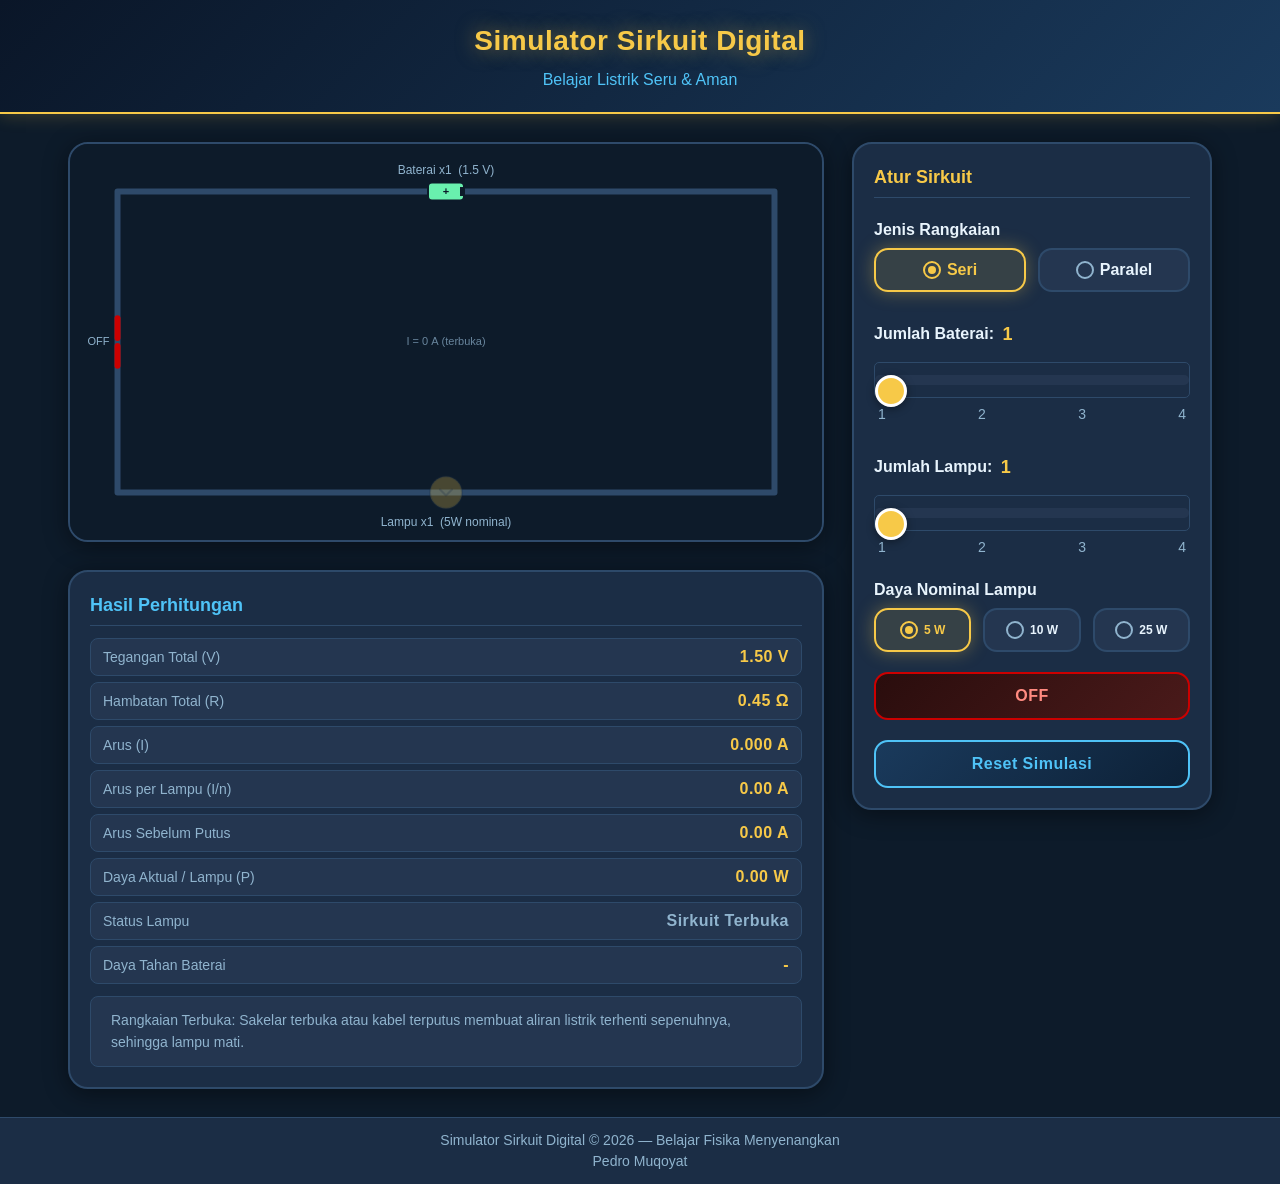
==== commit b116474a: "modified:   index.html 	modified:   js/sirkuit.js" ====
--- a/index.html
+++ b/index.html
@@ -10,7 +10,7 @@
 <body>
   <header class="app-header">
     <h1 class="app-title">Simulator Sirkuit Digital</h1>
-    <p class="app-subtitle">Belajar Listrik Seru &amp; Aman!</p>
+    <p class="app-subtitle">Belajar Listrik Seru &amp; Aman</p>
   </header>
 
   <main class="app-main">
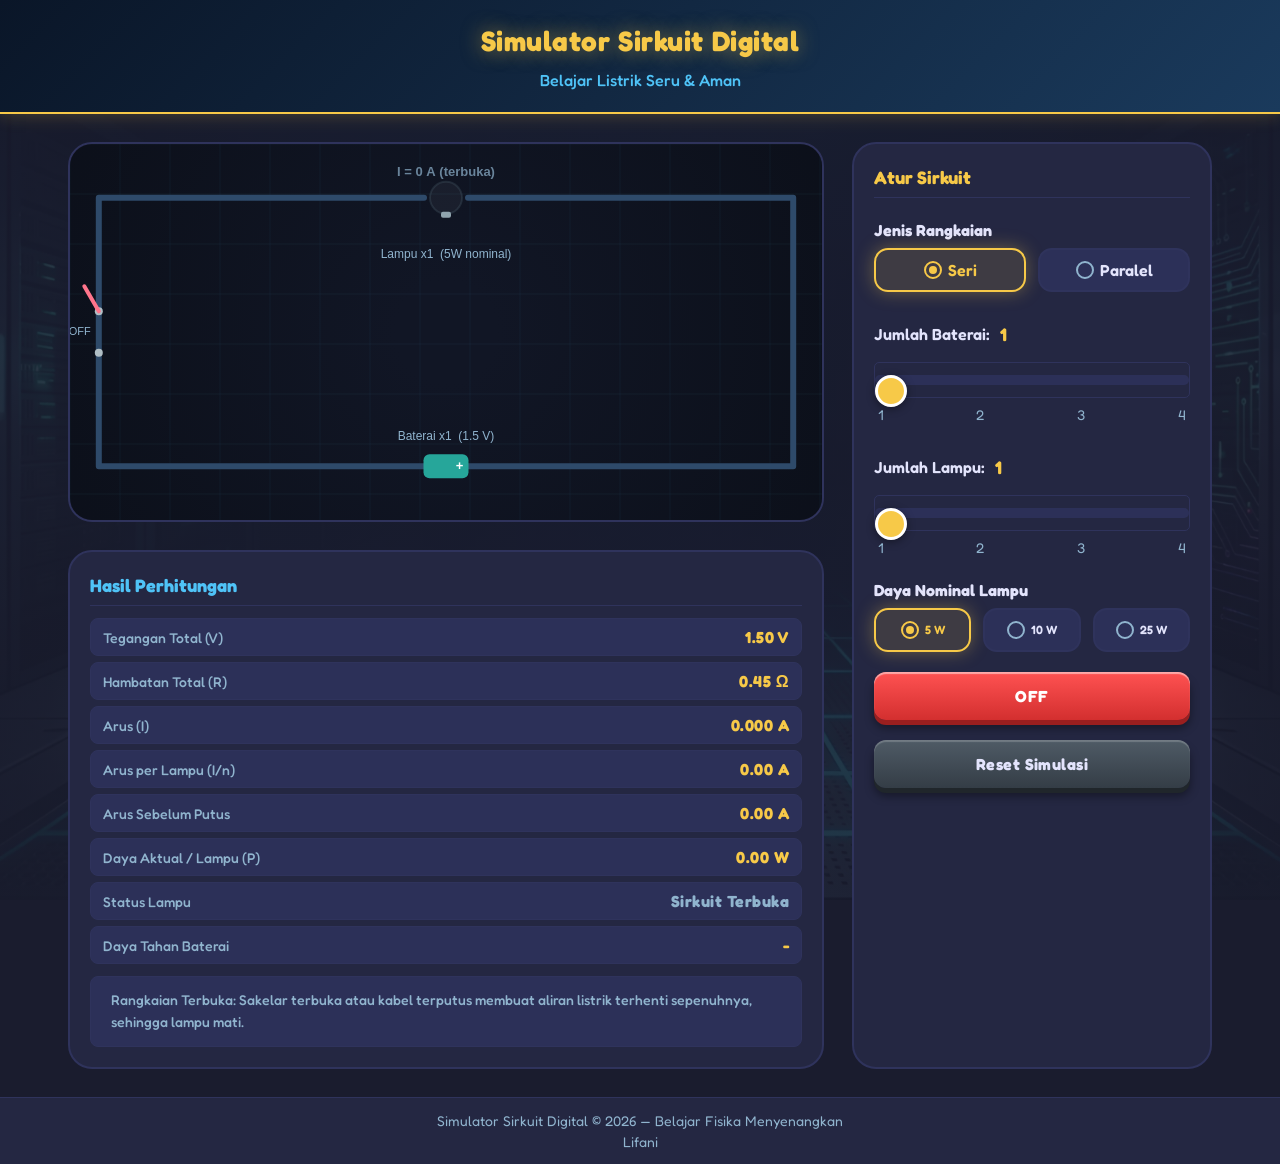
==== commit 51a78191: "docs(sirkuit): refactor README with educational standards and technical clarity - Restructure learni" ====
--- a/index.html
+++ b/index.html
@@ -168,7 +168,7 @@
 
   <footer class="app-footer">
     <p>Simulator Sirkuit Digital &copy; 2026 — Belajar Fisika Menyenangkan</p>
-    <p>Pedro Muqoyat</p>
+    <p>Lifani</p>
   </footer>
 
   <script src="js/sirkuit.js"></script>
--- a/css/style.css
+++ b/css/style.css
@@ -1,3 +1,5 @@
+@import url('https://fonts.googleapis.com/css2?family=Fredoka:wght@400;600;700&display=swap');
+
 *, *::before, *::after {
   box-sizing: border-box;
   margin: 0;
@@ -5,19 +7,19 @@
 }
 
 :root {
-  --clr-bg:          #0d1b2a;
-  --clr-surface:     #1b2d45;
-  --clr-surface-2:   #243650;
+  --clr-bg:          #1a1c2e;
+  --clr-surface:     #242742;
+  --clr-surface-2:   #2c3058;
   --clr-accent:      #f7c948;
   --clr-accent-2:    #4fc3f7;
   --clr-success:     #69f0ae;
   --clr-danger:      #ff5252;
-  --clr-text:        #e8f4fd;
+  --clr-text:        #e3e4fc;
   --clr-text-muted:  #90b4ce;
-  --clr-border:      #2e4a6a;
+  --clr-border:      #2f335c;
   --color-red-stopped: #CC0000;
 
-  --font-base: 'Segoe UI', 'Arial Rounded MT Bold', Arial, sans-serif;
+  --font-base: 'Fredoka', 'Arial Rounded MT Bold', Arial, sans-serif;
   --fs-xs:   0.875rem;
   --fs-sm:   1rem;
   --fs-md:   1.125rem;
@@ -32,24 +34,31 @@
 
   --radius-sm: 8px;
   --radius-md: 14px;
-  --radius-lg: 20px;
-
-  --shadow-card: 0 4px 24px rgba(0,0,0,0.45);
+  --radius-lg: 24px;
+
+  --shadow-card: none;
   --shadow-glow: 0 0 18px rgba(247,201,72,0.35);
 }
 
 html {
   font-size: 16px;
   scroll-behavior: smooth;
+  height: 100%;
 }
 
 body {
   font-family: var(--font-base);
-  background-color: var(--clr-bg);
-  color: var(--clr-text);
+  background-color: #1a1c2e;
+  background-image: linear-gradient(rgba(26, 28, 46, 0.88), rgba(26, 28, 46, 0.88)), url('../LatarbelakangSirkuitHD.jpeg');
+  background-size: cover;
+  background-position: center;
+  background-attachment: fixed;
+  background-repeat: no-repeat;
+  color: #e3e4fc;
+  height: 100%;
   min-height: 100vh;
-  display: flex;
-  flex-direction: column;
+  display: grid;
+  grid-template-rows: auto 1fr auto;
   line-height: 1.5;
   -webkit-font-smoothing: antialiased;
 }
@@ -78,25 +87,26 @@
 }
 
 .app-main {
-  flex: 1;
   display: grid;
   grid-template-columns: 1fr;
-  grid-template-rows: auto auto auto;
+  grid-template-rows: 1fr auto auto;
   gap: var(--sp-md);
   padding: var(--sp-md);
+  padding-bottom: 120px;
   width: 100%;
   max-width: 1200px;
-  margin: 0 auto;
+  margin-left: auto;
+  margin-right: auto;
 }
 
 @media (min-width: 640px) {
   .app-main {
     grid-template-columns: 1fr 320px;
-    grid-template-rows: auto auto;
+    grid-template-rows: 1fr auto;
     grid-template-areas:
       "canvas  controls"
       "info    controls";
-    align-items: start;
+    align-items: stretch;
   }
 
   .canvas-section  { grid-area: canvas; }
@@ -119,15 +129,18 @@
   border-radius: var(--radius-lg);
   overflow: hidden;
   box-shadow: var(--shadow-card);
-  height: 300px;
-}
-
-@media (min-width: 640px) {
-  .canvas-section { height: 340px; }
+  display: flex;
+  flex-direction: column;
+  min-height: 300px;
+  height: 100%;
+}
+
+@media (min-width: 768px) {
+  .canvas-section { grid-area: canvas; }
 }
 
 @media (min-width: 960px) {
-  .canvas-section { height: 400px; }
+  .canvas-section { grid-area: canvas; }
 }
 
 #circuitCanvas {
@@ -168,11 +181,11 @@
 }
 
 .info-panel {
-  background: var(--clr-surface);
-  border: 2px solid var(--clr-border);
-  border-radius: var(--radius-lg);
+  background: #242742;
+  border: 2px solid #2f335c;
+  border-radius: 24px;
   padding: var(--sp-md);
-  box-shadow: var(--shadow-card);
+  box-shadow: none;
 }
 
 .info-panel__title {
@@ -252,14 +265,15 @@
 #circuitCanvas {
   cursor: default;
   transition: cursor 0s;
+  touch-action: pan-y;
 }
 
 .control-panel {
-  background: var(--clr-surface);
-  border: 2px solid var(--clr-border);
-  border-radius: var(--radius-lg);
+  background: #242742;
+  border: 2px solid #2f335c;
+  border-radius: 24px;
   padding: var(--sp-md);
-  box-shadow: var(--shadow-card);
+  box-shadow: none;
   display: flex;
   flex-direction: column;
   gap: var(--sp-md);
@@ -319,6 +333,7 @@
   border: 1px solid var(--clr-border);
   padding: 17px 0;
   background-clip: content-box;
+  accent-color: #00f2c4;
 }
 
 .slider-input::-webkit-slider-thumb {
@@ -456,29 +471,34 @@
   display: flex;
   align-items: center;
   justify-content: center;
-  gap: var(--sp-xs);
   width: 100%;
   min-height: 48px;
   padding: var(--sp-sm) var(--sp-md);
-  background: linear-gradient(135deg, #1a3a5c, #0d2137);
-  color: var(--clr-accent-2);
   font-size: var(--fs-sm);
   font-weight: 700;
   font-family: var(--font-base);
-  border: 2px solid var(--clr-accent-2);
-  border-radius: var(--radius-md);
+  border-radius: 12px;
+  border: none;
   cursor: pointer;
-  transition: background 0.2s ease, box-shadow 0.2s ease, transform 0.1s ease;
+  position: relative;
+  transition: transform 0.05s ease, box-shadow 0.05s ease;
   letter-spacing: 0.03em;
+  background: linear-gradient(to bottom, #4f5b66, #343d46);
+  color: #e3e4fc;
+  box-shadow: 0 5px 0 #20262b,
+              0 8px 10px rgba(0, 0, 0, 0.4),
+              inset 0 2px 1px rgba(255, 255, 255, 0.2);
 }
 
 .btn-reset:hover {
-  background: linear-gradient(135deg, #1e4a72, #122840);
-  box-shadow: 0 0 16px rgba(79,195,247,0.4);
+  background: linear-gradient(to bottom, #65737e, #4f5b66);
 }
 
 .btn-reset:active {
-  transform: scale(0.97);
+  transform: translateY(4px);
+  box-shadow: 0 1px 0 #20262b,
+              0 2px 4px rgba(0, 0, 0, 0.4),
+              inset 0 2px 3px rgba(0, 0, 0, 0.4);
 }
 
 .app-footer {
@@ -515,7 +535,7 @@
       "canvas  controls"
       "info    controls";
   }
-  .canvas-section { grid-area: canvas; height: 200px; }
+  .canvas-section { grid-area: canvas; min-height: 200px; }
   .info-panel     { grid-area: info; }
   .control-panel  { grid-area: controls; }
 }
@@ -537,40 +557,68 @@
   font-size: var(--fs-sm);
   font-weight: 700;
   font-family: var(--font-base);
-  border-radius: var(--radius-md);
+  border-radius: 12px;
+  border: none;
   cursor: pointer;
-  transition: background 0.2s ease, box-shadow 0.2s ease, transform 0.1s ease;
+  position: relative;
+  transition: transform 0.05s ease, box-shadow 0.05s ease;
   letter-spacing: 0.03em;
-  border: 2px solid transparent;
 }
 
 .btn-sakelar--on {
-  background: linear-gradient(135deg, #0d2a1a, #1a4a2e);
-  color: #69f0ae;
-  border-color: #00AA00;
+  background: linear-gradient(to bottom, #00e676, #00a23c);
+  color: #ffffff;
+  box-shadow: 0 5px 0 #007026,
+              0 8px 10px rgba(0, 0, 0, 0.4),
+              inset 0 2px 1px rgba(255, 255, 255, 0.5);
 }
 
 .btn-sakelar--on:hover {
-  background: linear-gradient(135deg, #122e1e, #1e5234);
-  box-shadow: 0 0 16px rgba(0, 170, 0, 0.4);
+  background: linear-gradient(to bottom, #00ff84, #00b342);
+}
+
+.btn-sakelar--on:active {
+  transform: translateY(4px);
+  box-shadow: 0 1px 0 #007026,
+              0 2px 4px rgba(0, 0, 0, 0.4),
+              inset 0 2px 3px rgba(0, 0, 0, 0.3);
 }
 
 .btn-sakelar--off {
-  background: linear-gradient(135deg, #2a0d0d, #4a1a1a);
-  color: #ff8a80;
-  border-color: #CC0000;
+  background: linear-gradient(to bottom, #ff5252, #d32f2f);
+  color: #ffffff;
+  box-shadow: 0 5px 0 #9a1f1f,
+              0 8px 10px rgba(0, 0, 0, 0.4),
+              inset 0 2px 1px rgba(255, 255, 255, 0.5);
 }
 
 .btn-sakelar--off:hover {
-  background: linear-gradient(135deg, #2e1212, #521e1e);
-  box-shadow: 0 0 16px rgba(204, 0, 0, 0.4);
+  background: linear-gradient(to bottom, #ff6e6e, #e53935);
+}
+
+.btn-sakelar--off:active {
+  transform: translateY(4px);
+  box-shadow: 0 1px 0 #9a1f1f,
+              0 2px 4px rgba(0, 0, 0, 0.4),
+              inset 0 2px 3px rgba(0, 0, 0, 0.3);
 }
 
 .btn-sakelar:active {
-  transform: scale(0.97);
+  transform: translateY(4px);
 }
 
 .btn-sakelar:focus-visible {
   outline: 3px solid var(--clr-accent);
   outline-offset: 3px;
 }
+
+@media (max-width: 600px) {
+  .canvas-section {
+    height: auto;
+    min-height: 300px;
+  }
+  #circuitCanvas {
+    height: 100%;
+    min-height: 300px;
+  }
+}
